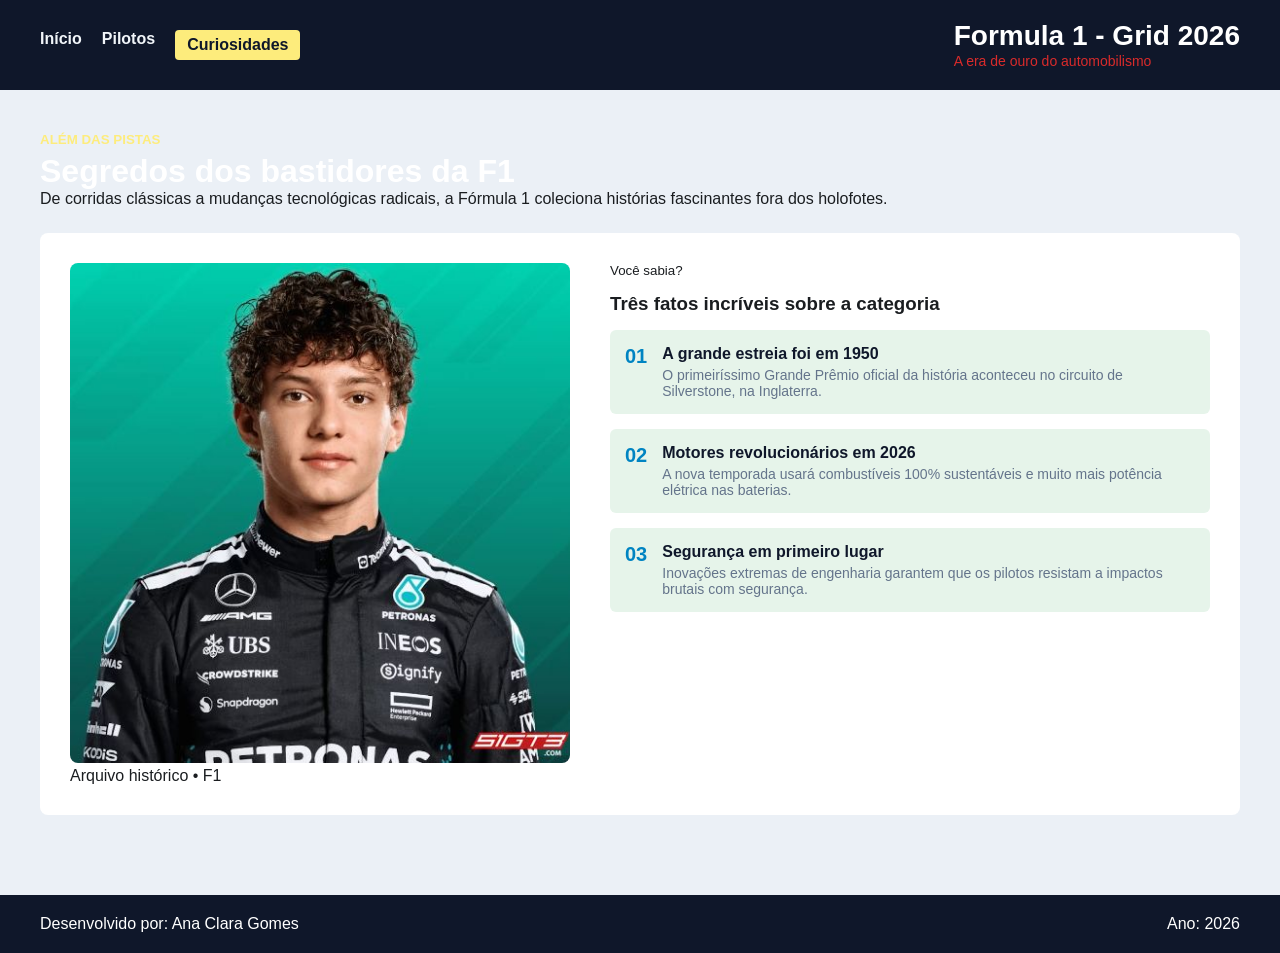
==== pages/curiosidades.html @ 2468f674 "Add files via upload" ====
<!DOCTYPE html>
<html lang="pt-BR">
  <head>
    <meta charset="UTF-8" />
    <title>Formula 1 - Grid 2026 | Curiosidades</title>
    <!-- CORREÇÃO: Puxa o curiosidades.css saindo da pasta pages -->
    <link rel="stylesheet" href="../css/curiosidades.css" />
  </head>
  <body>
    <!-- CABEÇALHO -->
    <header id="cabecalho-principal">
        <div class="menu-links">
            <a href="../index.html">Início</a>
            <a href="pilotos.html">Pilotos</a>
            <a href="curiosidades.html" class="active">Curiosidades</a>
        </div>
        <div class="titulo-direita">
            <h1>Formula 1 - Grid 2026</h1>
            <small>A era de ouro do automobilismo</small>
        </div>
    </header>

    <main>
        <!-- TOPO DA PÁGINA -->
        <section id="topo-curiosidades">
            <small>Além das pistas</small>
            <h2>Segredos dos bastidores da F1</h2>
            <p>De corridas clássicas a mudanças tecnológicas radicais, a Fórmula 1 coleciona histórias fascinantes fora dos holofotes.</p>
        </section>

        <!-- SEÇÃO DE FATOS -->
        <section id="conteudo-fatos">
            <div class="lado-esquerdo-imagem">
                <!-- CORREÇÃO: Caminho correto da imagem saindo da pasta -->
                <img src="../assets/files/img/kimi.png" alt="Carro histórico da F1">
                <span>Arquivo histórico • F1</span>
            </div>

            <div class="lado-direito-fatos">
                <small>Você sabia?</small>
                <h3>Três fatos incríveis sobre a categoria</h3>

                <div class="linha-fato">
                    <span class="numero-fato">01</span>
                    <div class="texto-fato">
                        <h5>A grande estreia foi em 1950</h5>
                        <p>O primeiríssimo Grande Prêmio oficial da história aconteceu no circuito de Silverstone, na Inglaterra.</p>
                    </div>
                </div>

                <div class="linha-fato">
                    <span class="numero-fato">02</span>
                    <div class="texto-fato">
                        <h5>Motores revolucionários em 2026</h5>
                        <p>A nova temporada usará combustíveis 100% sustentáveis e muito mais potência elétrica nas baterias.</p>
                    </div>
                </div>

                <div class="linha-fato">
                    <span class="numero-fato">03</span>
                    <div class="texto-fato">
                        <h5>Segurança em primeiro lugar</h5>
                        <p>Inovações extremas de engenharia garantem que os pilotos resistam a impactos brutais com segurança.</p>
                    </div>
                </div>
            </div>
        </section>
    </main>

    <footer>
        <p>Desenvolvido por: Ana Clara Gomes</p>
        <p>Ano: 2026</p>
    </footer>
</body>
</html>
---- css/curiosidades.css ----
/* --- CONFIGURAÇÕES GERAIS --- */
* {
    box-sizing: border-box;
    margin: 0;
    padding: 0;
}

body {
    font-family: 'Segoe UI', Tahoma, Geneva, Verdana, sans-serif;
    background-color: rgb(235, 240, 246);
    color: #1A1D20;
}

/* --- CABEÇALHO --- */
#cabecalho-principal {
    display: flex;
    justify-content: space-between;
    align-items: center;
    background-color: #0F172A;
    color: rgb(255, 255, 255);
    padding: 20px 40px;
}

.menu-links {
    display: flex;
    gap: 20px;
}

#cabecalho-principal a {
    font-size: 16px;
    font-weight: 600;
    color: rgb(241, 245, 249);
    text-decoration: none;
}

#cabecalho-principal a.active {
    background-color: #fdec7c;
    color: #0F172A;
    padding: 6px 12px;
    border-radius: 4px;
}

.titulo-grid {
    text-align: right;
}

#cabecalho-principal h1 {
    font-size: 28px;
    font-weight: 900;
}

#cabecalho-principal small {
    font-size: 14px;
    color: rgb(217, 43, 43);
}

/* --- CONTEÚDO DA PÁGINA --- */
main {
    padding: 40px;
}

#topo-curiosidades {
    margin-bottom: 25px;
}

#topo-curiosidades small {
    color: #fdec7c;
    font-weight: bold;
    text-transform: uppercase;
}

#topo-curiosidades h2 {
    font-size: 32px;
    color: white;
    margin-top: 5px;
}

/* Bloco principal branco arredondado */
#conteudo-fatos {
    display: flex;
    gap: 40px;
    background-color: white;
    padding: 30px;
    border-radius: 8px;
}

.lado-esquerdo-imagem {
    flex: 1;
}

.lado-esquerdo-imagem img {
    width: 100%;
    border-radius: 8px;
}

.lado-direito-fatos {
    flex: 1.2;
    display: flex;
    flex-direction: column;
    gap: 15px;
}

/* Caixas azuis claras para os fatos */
.linha-fato {
    display: flex;
    align-items: flex-start;
    gap: 15px;
    background-color: #e6f4ea;
    padding: 15px;
    border-radius: 6px;
}

.numero-fato {
    font-size: 20px;
    font-weight: bold;
    color: #0084c2;
}

.texto-fato h5 {
    font-size: 16px;
    color: #0F172A;
    margin-bottom: 4px;
}

.texto-fato p {
    font-size: 14px;
    color: #64748B;
}

/* --- RODAPÉ --- */
footer {
    background-color: #0F172A;
    color: white;
    padding: 20px 40px;
    display: flex;
    justify-content: space-between;
    margin-top: 40px;
}
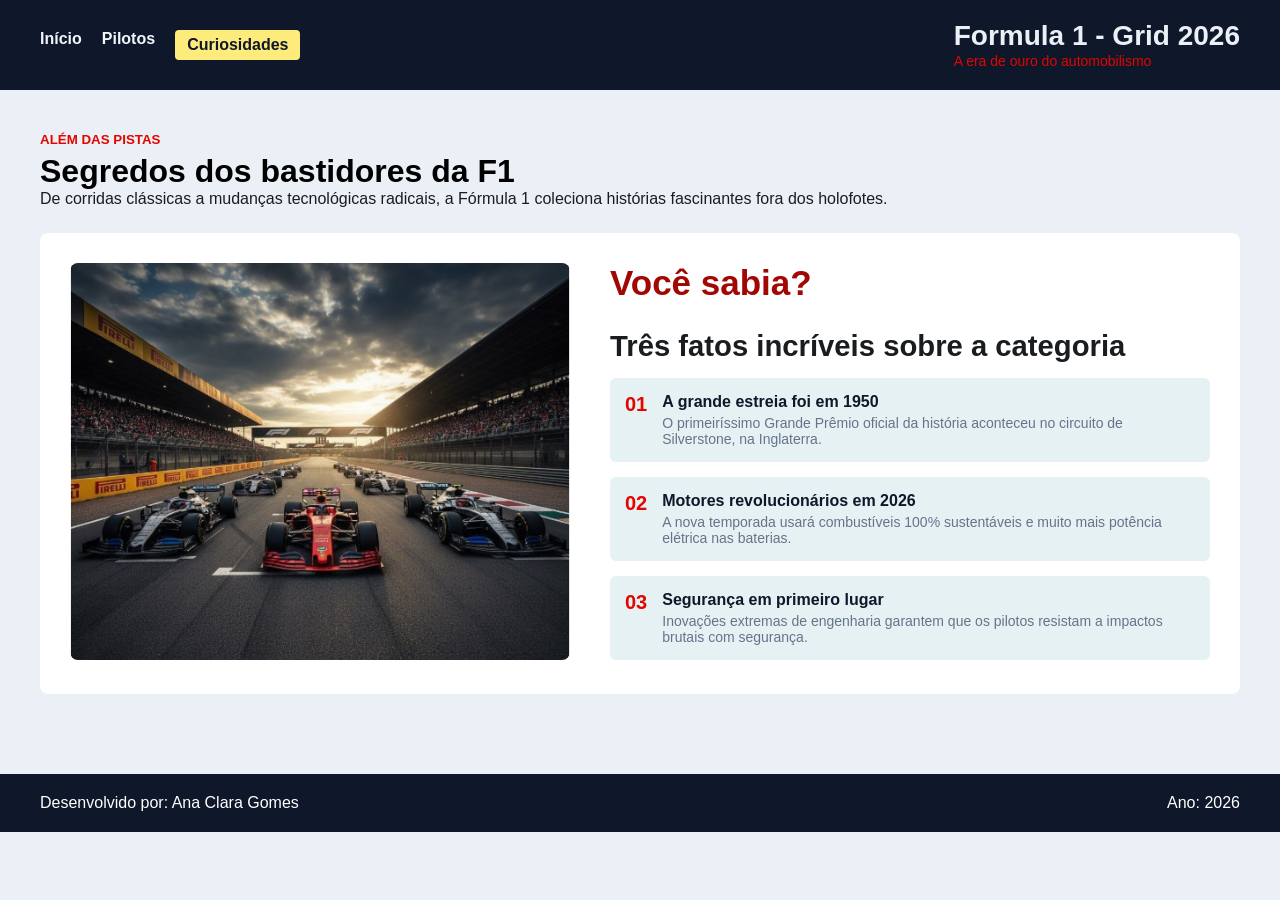
==== commit e368e11a: "alteracoes no curiosidades.css" ====
--- a/pages/curiosidades.html
+++ b/pages/curiosidades.html
@@ -32,8 +32,7 @@
         <section id="conteudo-fatos">
             <div class="lado-esquerdo-imagem">
                 <!-- CORREÇÃO: Caminho correto da imagem saindo da pasta -->
-                <img src="../assets/files/img/kimi.png" alt="Carro histórico da F1">
-                <span>Arquivo histórico • F1</span>
+                <img src="../assets/files/img/wallpaper.png" alt="Carro histórico da F1">
             </div>
 
             <div class="lado-direito-fatos">
--- a/css/curiosidades.css
+++ b/css/curiosidades.css
@@ -17,7 +17,7 @@
     justify-content: space-between;
     align-items: center;
     background-color: #0F172A;
-    color: rgb(255, 255, 255);
+    color: rgb(235, 240, 246);
     padding: 20px 40px;
 }
 
@@ -51,7 +51,7 @@
 
 #cabecalho-principal small {
     font-size: 14px;
-    color: rgb(217, 43, 43);
+    color: #e10600;
 }
 
 /* --- CONTEÚDO DA PÁGINA --- */
@@ -64,14 +64,14 @@
 }
 
 #topo-curiosidades small {
-    color: #fdec7c;
+    color: #e10600;
     font-weight: bold;
     text-transform: uppercase;
 }
 
 #topo-curiosidades h2 {
     font-size: 32px;
-    color: white;
+    color: rgb(0, 0, 0);
     margin-top: 5px;
 }
 
@@ -98,6 +98,18 @@
     display: flex;
     flex-direction: column;
     gap: 15px;
+    font-size: 25px;
+    margin-bottom: 4px;
+}
+
+.lado-direito-fatos small{
+    flex: 1.2;
+    display: flex;
+    flex-direction: column;
+    gap: 15px;
+    font-size: 35px;
+    font-weight: bold;
+    color: #a10803;
 }
 
 /* Caixas azuis claras para os fatos */
@@ -105,7 +117,7 @@
     display: flex;
     align-items: flex-start;
     gap: 15px;
-    background-color: #e6f4ea;
+    background-color: #e6f1f4;
     padding: 15px;
     border-radius: 6px;
 }
@@ -113,7 +125,7 @@
 .numero-fato {
     font-size: 20px;
     font-weight: bold;
-    color: #0084c2;
+    color: #e10600;
 }
 
 .texto-fato h5 {
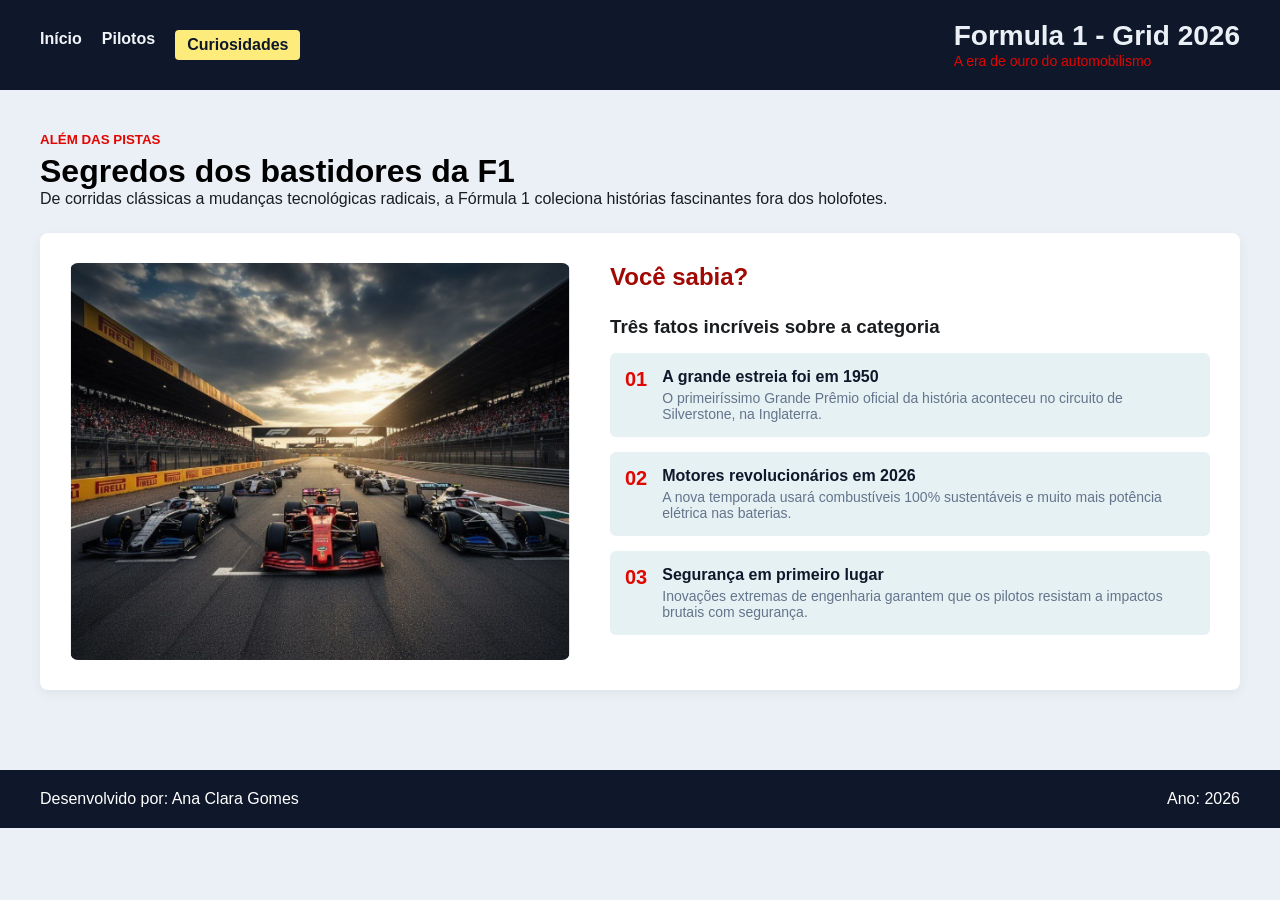
==== commit 9f5dcbe8: "arrumando erros de css" ====
--- a/pages/curiosidades.html
+++ b/pages/curiosidades.html
@@ -3,7 +3,6 @@
   <head>
     <meta charset="UTF-8" />
     <title>Formula 1 - Grid 2026 | Curiosidades</title>
-    <!-- CORREÇÃO: Puxa o curiosidades.css saindo da pasta pages -->
     <link rel="stylesheet" href="../css/curiosidades.css" />
   </head>
   <body>
@@ -31,7 +30,6 @@
         <!-- SEÇÃO DE FATOS -->
         <section id="conteudo-fatos">
             <div class="lado-esquerdo-imagem">
-                <!-- CORREÇÃO: Caminho correto da imagem saindo da pasta -->
                 <img src="../assets/files/img/wallpaper.png" alt="Carro histórico da F1">
             </div>
 
--- a/css/curiosidades.css
+++ b/css/curiosidades.css
@@ -11,7 +11,7 @@
     color: #1A1D20;
 }
 
-/* --- CABEÇALHO --- */
+/* --- CABEÇALHO PADRÃO --- */
 #cabecalho-principal {
     display: flex;
     justify-content: space-between;
@@ -75,13 +75,14 @@
     margin-top: 5px;
 }
 
-/* Bloco principal branco arredondado */
+/* BLOCO PRINCIPAL BRANCO ARREDONDADO */
 #conteudo-fatos {
     display: flex;
     gap: 40px;
     background-color: white;
     padding: 30px;
     border-radius: 8px;
+    box-shadow: 0 4px 12px rgba(0, 0, 0, 0.05);
 }
 
 .lado-esquerdo-imagem {
@@ -91,6 +92,7 @@
 .lado-esquerdo-imagem img {
     width: 100%;
     border-radius: 8px;
+    display: block;
 }
 
 .lado-direito-fatos {
@@ -98,21 +100,16 @@
     display: flex;
     flex-direction: column;
     gap: 15px;
-    font-size: 25px;
-    margin-bottom: 4px;
 }
 
-.lado-direito-fatos small{
-    flex: 1.2;
-    display: flex;
-    flex-direction: column;
-    gap: 15px;
-    font-size: 35px;
+.lado-direito-fatos small {
+    font-size: 24px;
     font-weight: bold;
     color: #a10803;
+    margin-bottom: 10px;
 }
 
-/* Caixas azuis claras para os fatos */
+/* CAIXAS AZUIS CLARAS PARA OS FATOS */
 .linha-fato {
     display: flex;
     align-items: flex-start;
@@ -139,7 +136,7 @@
     color: #64748B;
 }
 
-/* --- RODAPÉ --- */
+/* --- RODAPÉ PADRÃO --- */
 footer {
     background-color: #0F172A;
     color: white;
@@ -147,4 +144,4 @@
     display: flex;
     justify-content: space-between;
     margin-top: 40px;
-}
+}
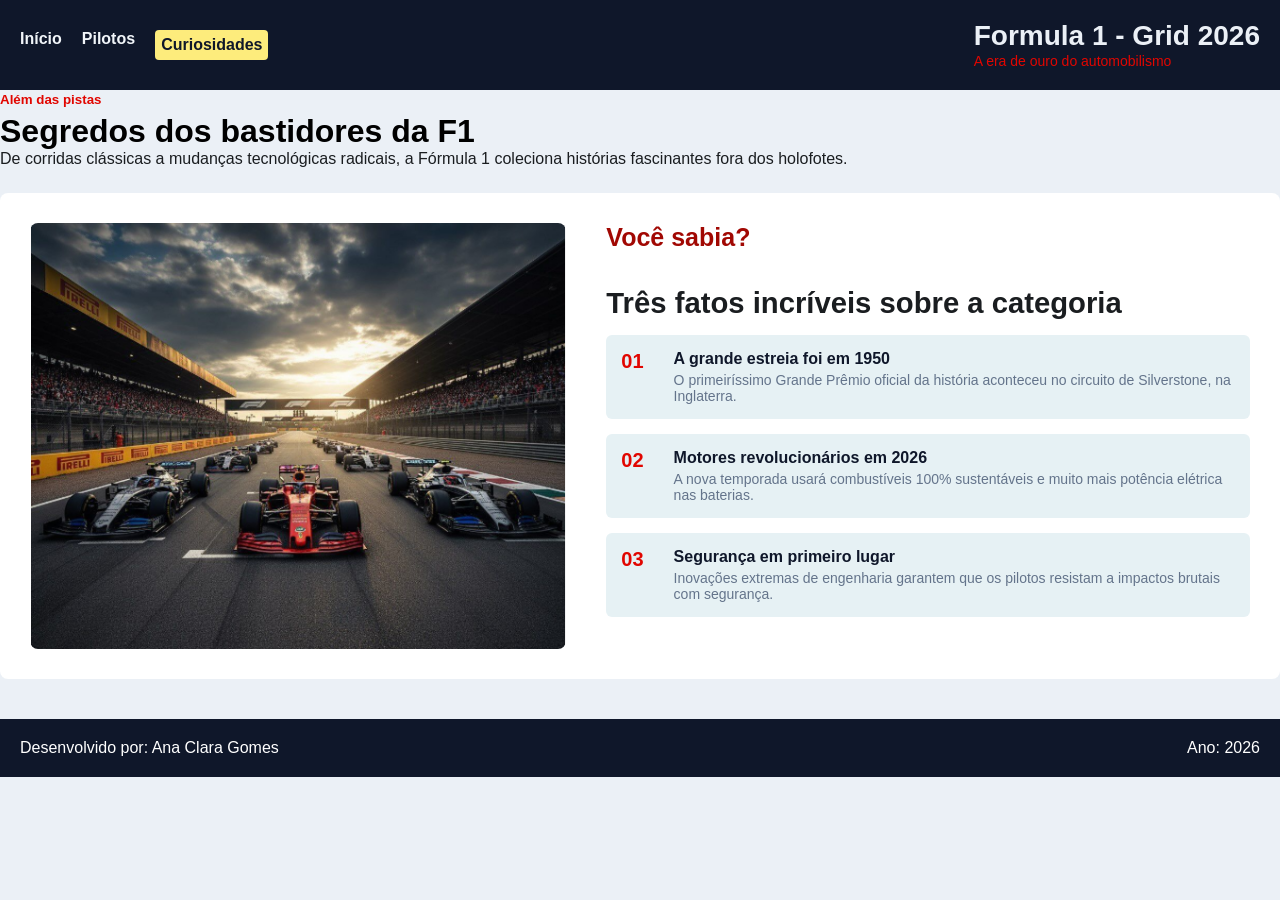
==== commit 6892d836: "arrumando o css parte 2" ====
--- a/pages/curiosidades.html
+++ b/pages/curiosidades.html
@@ -6,61 +6,58 @@
     <link rel="stylesheet" href="../css/curiosidades.css" />
   </head>
   <body>
-    <!-- CABEÇALHO -->
     <header id="cabecalho-principal">
-        <div class="menu-links">
+        <article class="menu-links">
             <a href="../index.html">Início</a>
             <a href="pilotos.html">Pilotos</a>
             <a href="curiosidades.html" class="active">Curiosidades</a>
-        </div>
-        <div class="titulo-direita">
+        </article>
+        <article class="titulo-direita">
             <h1>Formula 1 - Grid 2026</h1>
             <small>A era de ouro do automobilismo</small>
-        </div>
+        </article>
     </header>
 
     <main>
-        <!-- TOPO DA PÁGINA -->
         <section id="topo-curiosidades">
             <small>Além das pistas</small>
             <h2>Segredos dos bastidores da F1</h2>
             <p>De corridas clássicas a mudanças tecnológicas radicais, a Fórmula 1 coleciona histórias fascinantes fora dos holofotes.</p>
         </section>
 
-        <!-- SEÇÃO DE FATOS -->
         <section id="conteudo-fatos">
-            <div class="lado-esquerdo-imagem">
+            <article class="lado-esquerdo-imagem">
                 <img src="../assets/files/img/wallpaper.png" alt="Carro histórico da F1">
-            </div>
+            </article>
 
-            <div class="lado-direito-fatos">
+            <article class="lado-direito-fatos">
                 <small>Você sabia?</small>
                 <h3>Três fatos incríveis sobre a categoria</h3>
 
-                <div class="linha-fato">
+                <article class="linha-fato">
                     <span class="numero-fato">01</span>
-                    <div class="texto-fato">
+                    <article class="texto-fato">
                         <h5>A grande estreia foi em 1950</h5>
                         <p>O primeiríssimo Grande Prêmio oficial da história aconteceu no circuito de Silverstone, na Inglaterra.</p>
-                    </div>
-                </div>
+                    </article>
+                </article>
 
-                <div class="linha-fato">
+                <article class="linha-fato">
                     <span class="numero-fato">02</span>
-                    <div class="texto-fato">
+                    <article class="texto-fato">
                         <h5>Motores revolucionários em 2026</h5>
                         <p>A nova temporada usará combustíveis 100% sustentáveis e muito mais potência elétrica nas baterias.</p>
-                    </div>
-                </div>
+                    </article>
+                </article>
 
-                <div class="linha-fato">
+                <article class="linha-fato">
                     <span class="numero-fato">03</span>
-                    <div class="texto-fato">
+                    <article class="texto-fato">
                         <h5>Segurança em primeiro lugar</h5>
                         <p>Inovações extremas de engenharia garantem que os pilotos resistam a impactos brutais com segurança.</p>
-                    </div>
-                </div>
-            </div>
+                    </article>
+                </article>
+            </article>
         </section>
     </main>
 
--- a/css/curiosidades.css
+++ b/css/curiosidades.css
@@ -1,4 +1,3 @@
-/* --- CONFIGURAÇÕES GERAIS --- */
 * {
     box-sizing: border-box;
     margin: 0;
@@ -6,19 +5,18 @@
 }
 
 body {
-    font-family: 'Segoe UI', Tahoma, Geneva, Verdana, sans-serif;
+    font-family: sans-serif;
     background-color: rgb(235, 240, 246);
     color: #1A1D20;
 }
 
-/* --- CABEÇALHO PADRÃO --- */
 #cabecalho-principal {
     display: flex;
     justify-content: space-between;
     align-items: center;
     background-color: #0F172A;
     color: rgb(235, 240, 246);
-    padding: 20px 40px;
+    padding: 20px;
 }
 
 .menu-links {
@@ -36,7 +34,7 @@
 #cabecalho-principal a.active {
     background-color: #fdec7c;
     color: #0F172A;
-    padding: 6px 12px;
+    padding: 6px;
     border-radius: 4px;
 }
 
@@ -54,7 +52,7 @@
     color: #e10600;
 }
 
-/* --- CONTEÚDO DA PÁGINA --- */
+//conteudo da pagina
 main {
     padding: 40px;
 }
@@ -66,7 +64,6 @@
 #topo-curiosidades small {
     color: #e10600;
     font-weight: bold;
-    text-transform: uppercase;
 }
 
 #topo-curiosidades h2 {
@@ -75,14 +72,12 @@
     margin-top: 5px;
 }
 
-/* BLOCO PRINCIPAL BRANCO ARREDONDADO */
 #conteudo-fatos {
     display: flex;
     gap: 40px;
     background-color: white;
     padding: 30px;
     border-radius: 8px;
-    box-shadow: 0 4px 12px rgba(0, 0, 0, 0.05);
 }
 
 .lado-esquerdo-imagem {
@@ -100,20 +95,24 @@
     display: flex;
     flex-direction: column;
     gap: 15px;
+    font-size: 25px;
+    margin-bottom: 0px;
 }
 
-.lado-direito-fatos small {
-    font-size: 24px;
+.lado-direito-fatos small{
+    display: flex;
+    flex-direction: column;
+    gap: 10px;
+    font-size: 25px;
     font-weight: bold;
     color: #a10803;
-    margin-bottom: 10px;
+    margin-bottom: 20px;
 }
 
-/* CAIXAS AZUIS CLARAS PARA OS FATOS */
 .linha-fato {
     display: flex;
     align-items: flex-start;
-    gap: 15px;
+    gap: 30px;
     background-color: #e6f1f4;
     padding: 15px;
     border-radius: 6px;
@@ -136,11 +135,10 @@
     color: #64748B;
 }
 
-/* --- RODAPÉ PADRÃO --- */
 footer {
     background-color: #0F172A;
     color: white;
-    padding: 20px 40px;
+    padding: 20px;
     display: flex;
     justify-content: space-between;
     margin-top: 40px;
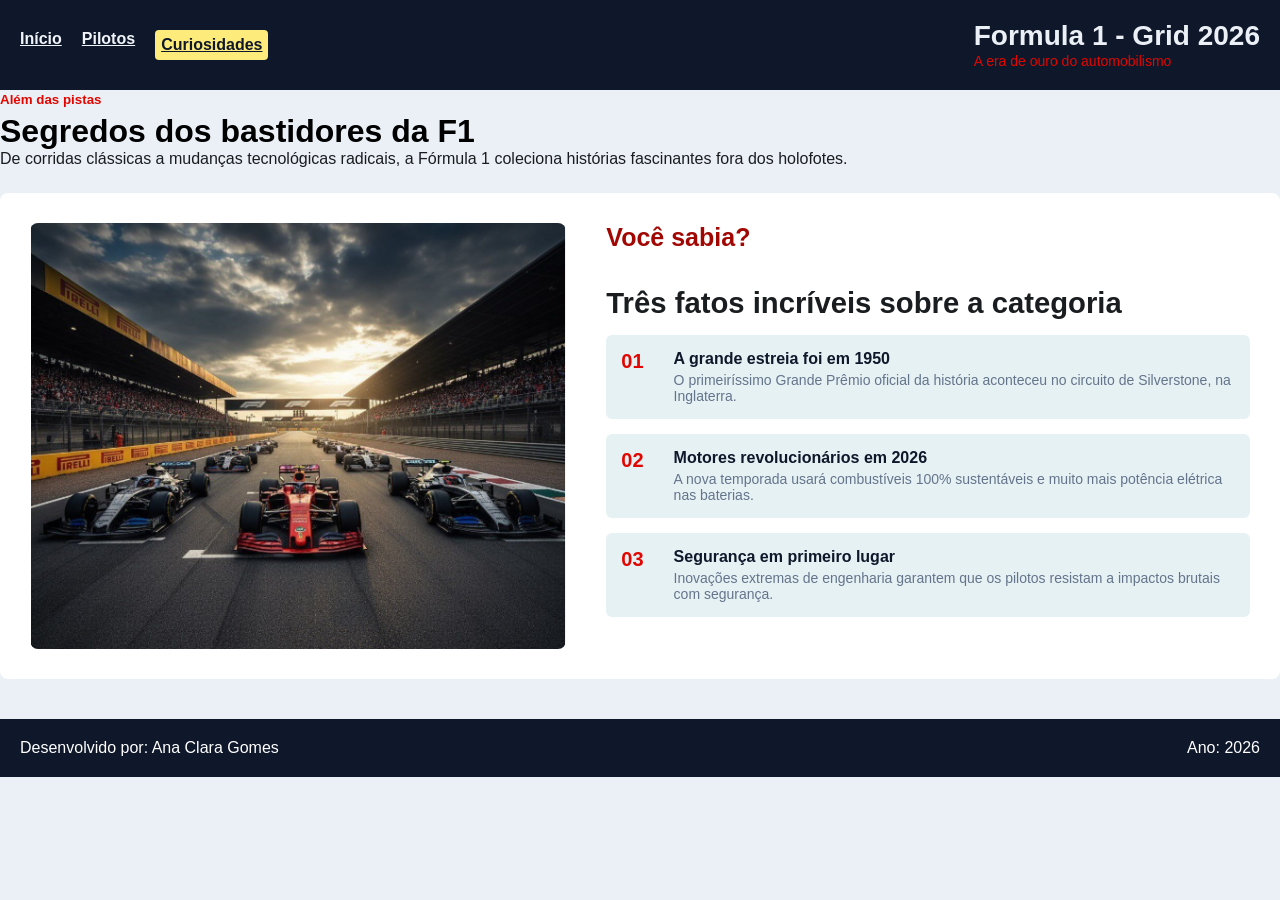
==== commit 7cf39326: "feat: alterando o css" ====
--- a/pages/curiosidades.html
+++ b/pages/curiosidades.html
@@ -66,4 +66,4 @@
         <p>Ano: 2026</p>
     </footer>
 </body>
-</html>
+</html>
--- a/css/curiosidades.css
+++ b/css/curiosidades.css
@@ -28,7 +28,6 @@
     font-size: 16px;
     font-weight: 600;
     color: rgb(241, 245, 249);
-    text-decoration: none;
 }
 
 #cabecalho-principal a.active {
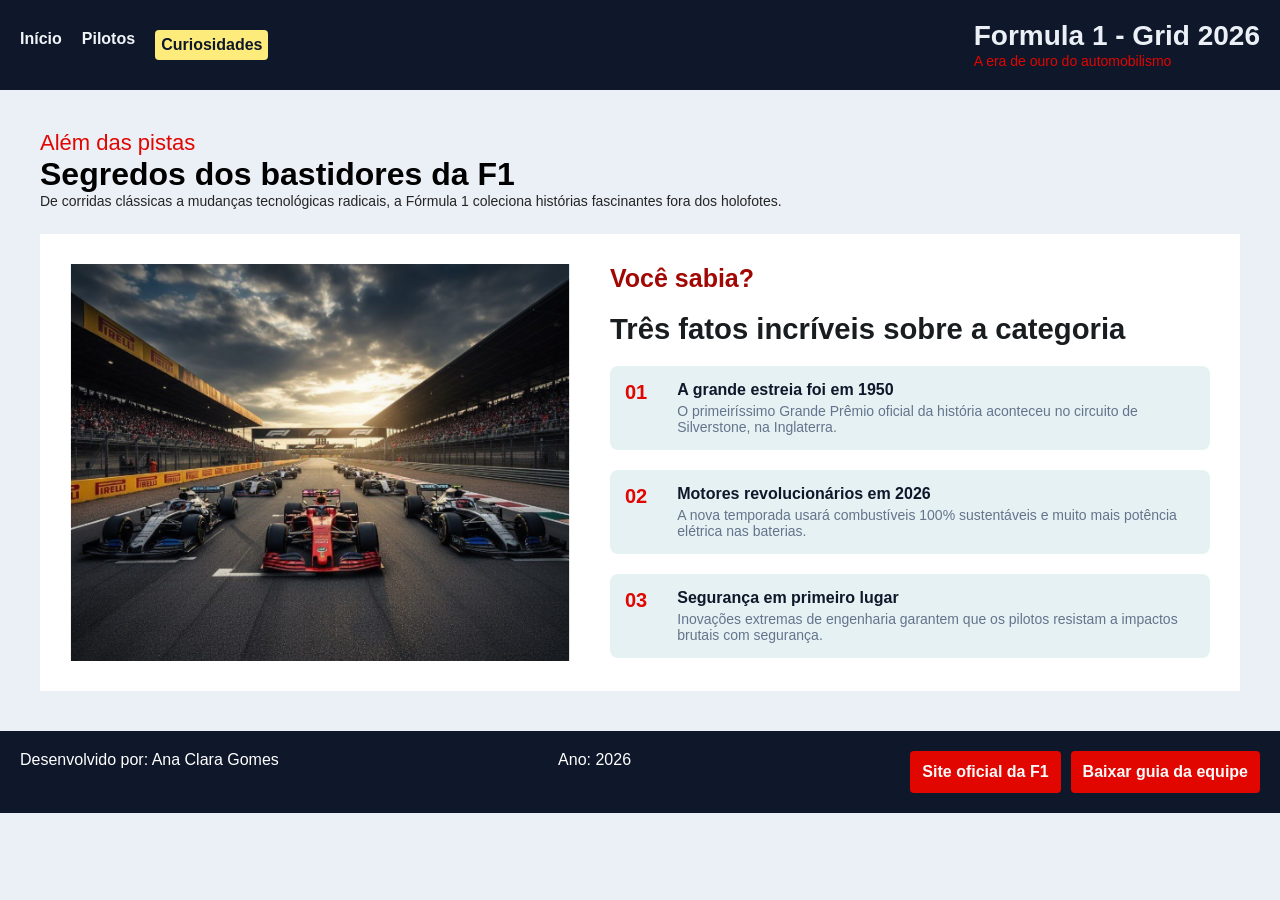
==== commit 4d3b33b1: "feat: fazendo os botoes do footer e arrumando o css" ====
--- a/pages/curiosidades.html
+++ b/pages/curiosidades.html
@@ -64,6 +64,11 @@
     <footer>
         <p>Desenvolvido por: Ana Clara Gomes</p>
         <p>Ano: 2026</p>
+
+        <section id="botoes-footer">
+            <a href="https://www.formula1.com/en/page/what-is-f1" target="_blank" rel="noreferrer">Site oficial da F1 </a>
+            <a href="../assets/arquivo/curiosidades.pdf" download>Baixar guia da equipe</a>
+        </section>
     </footer>
 </body>
-</html>+</html>
--- a/css/curiosidades.css
+++ b/css/curiosidades.css
@@ -7,16 +7,18 @@
 body {
     font-family: sans-serif;
     background-color: rgb(235, 240, 246);
-    color: #1A1D20;
+    color: #1a1d20;
+    gap: 40px;
 }
 
 #cabecalho-principal {
     display: flex;
     justify-content: space-between;
     align-items: center;
-    background-color: #0F172A;
+    background-color: #0f172a;
     color: rgb(235, 240, 246);
     padding: 20px;
+    gap: 4px;
 }
 
 .menu-links {
@@ -24,26 +26,31 @@
     gap: 20px;
 }
 
+.menu-links a {
+    text-decoration: none;
+}
+
 #cabecalho-principal a {
     font-size: 16px;
-    font-weight: 600;
+    font-weight: bold;
     color: rgb(241, 245, 249);
+    border-radius: 4px;
 }
 
 #cabecalho-principal a.active {
     background-color: #fdec7c;
-    color: #0F172A;
+    color: #0f172a;
     padding: 6px;
-    border-radius: 4px;
 }
 
 .titulo-grid {
-    text-align: right;
+    display: flex;
+    justify-content: flex;
 }
 
 #cabecalho-principal h1 {
     font-size: 28px;
-    font-weight: 900;
+    font-weight: bold;
 }
 
 #cabecalho-principal small {
@@ -51,24 +58,30 @@
     color: #e10600;
 }
 
-//conteudo da pagina
 main {
     padding: 40px;
+    display: flex;
+    flex-direction: column;
+    gap: 25px;
 }
 
 #topo-curiosidades {
-    margin-bottom: 25px;
+    font-size: 14px;
+    color: #252525;
+    gap: 5px;
 }
 
 #topo-curiosidades small {
     color: #e10600;
-    font-weight: bold;
+    display: flex;
+    flex-direction: column;
+    gap: 25px;
+    font-size: 22px;
 }
 
 #topo-curiosidades h2 {
     font-size: 32px;
     color: rgb(0, 0, 0);
-    margin-top: 5px;
 }
 
 #conteudo-fatos {
@@ -76,36 +89,32 @@
     gap: 40px;
     background-color: white;
     padding: 30px;
-    border-radius: 8px;
 }
 
 .lado-esquerdo-imagem {
     flex: 1;
+    display: flex;
 }
 
 .lado-esquerdo-imagem img {
     width: 100%;
-    border-radius: 8px;
-    display: block;
 }
 
 .lado-direito-fatos {
     flex: 1.2;
     display: flex;
     flex-direction: column;
-    gap: 15px;
+    gap: 20px;
     font-size: 25px;
-    margin-bottom: 0px;
 }
 
-.lado-direito-fatos small{
+.lado-direito-fatos small {
     display: flex;
     flex-direction: column;
     gap: 10px;
     font-size: 25px;
     font-weight: bold;
     color: #a10803;
-    margin-bottom: 20px;
 }
 
 .linha-fato {
@@ -114,7 +123,7 @@
     gap: 30px;
     background-color: #e6f1f4;
     padding: 15px;
-    border-radius: 6px;
+    border-radius: 8px;
 }
 
 .numero-fato {
@@ -123,22 +132,41 @@
     color: #e10600;
 }
 
+.texto-fato {
+    display: flex;
+    flex-direction: column;
+    gap: 4px;
+}
+
 .texto-fato h5 {
     font-size: 16px;
-    color: #0F172A;
-    margin-bottom: 4px;
+    color: #0f172a;
 }
 
 .texto-fato p {
     font-size: 14px;
-    color: #64748B;
+    color: #64748b;
 }
 
 footer {
-    background-color: #0F172A;
+    background-color: #0f172a;
     color: white;
     padding: 20px;
     display: flex;
     justify-content: space-between;
-    margin-top: 40px;
-}+}
+
+#botoes-footer {
+    display: flex;
+    gap: 10px;
+}
+
+#botoes-footer a {
+    text-decoration: none;
+    background-color: #e10600;
+    color: #fafafa;
+    padding: 12px;
+    border-radius: 4px;
+    font-weight: bold;
+}
+
